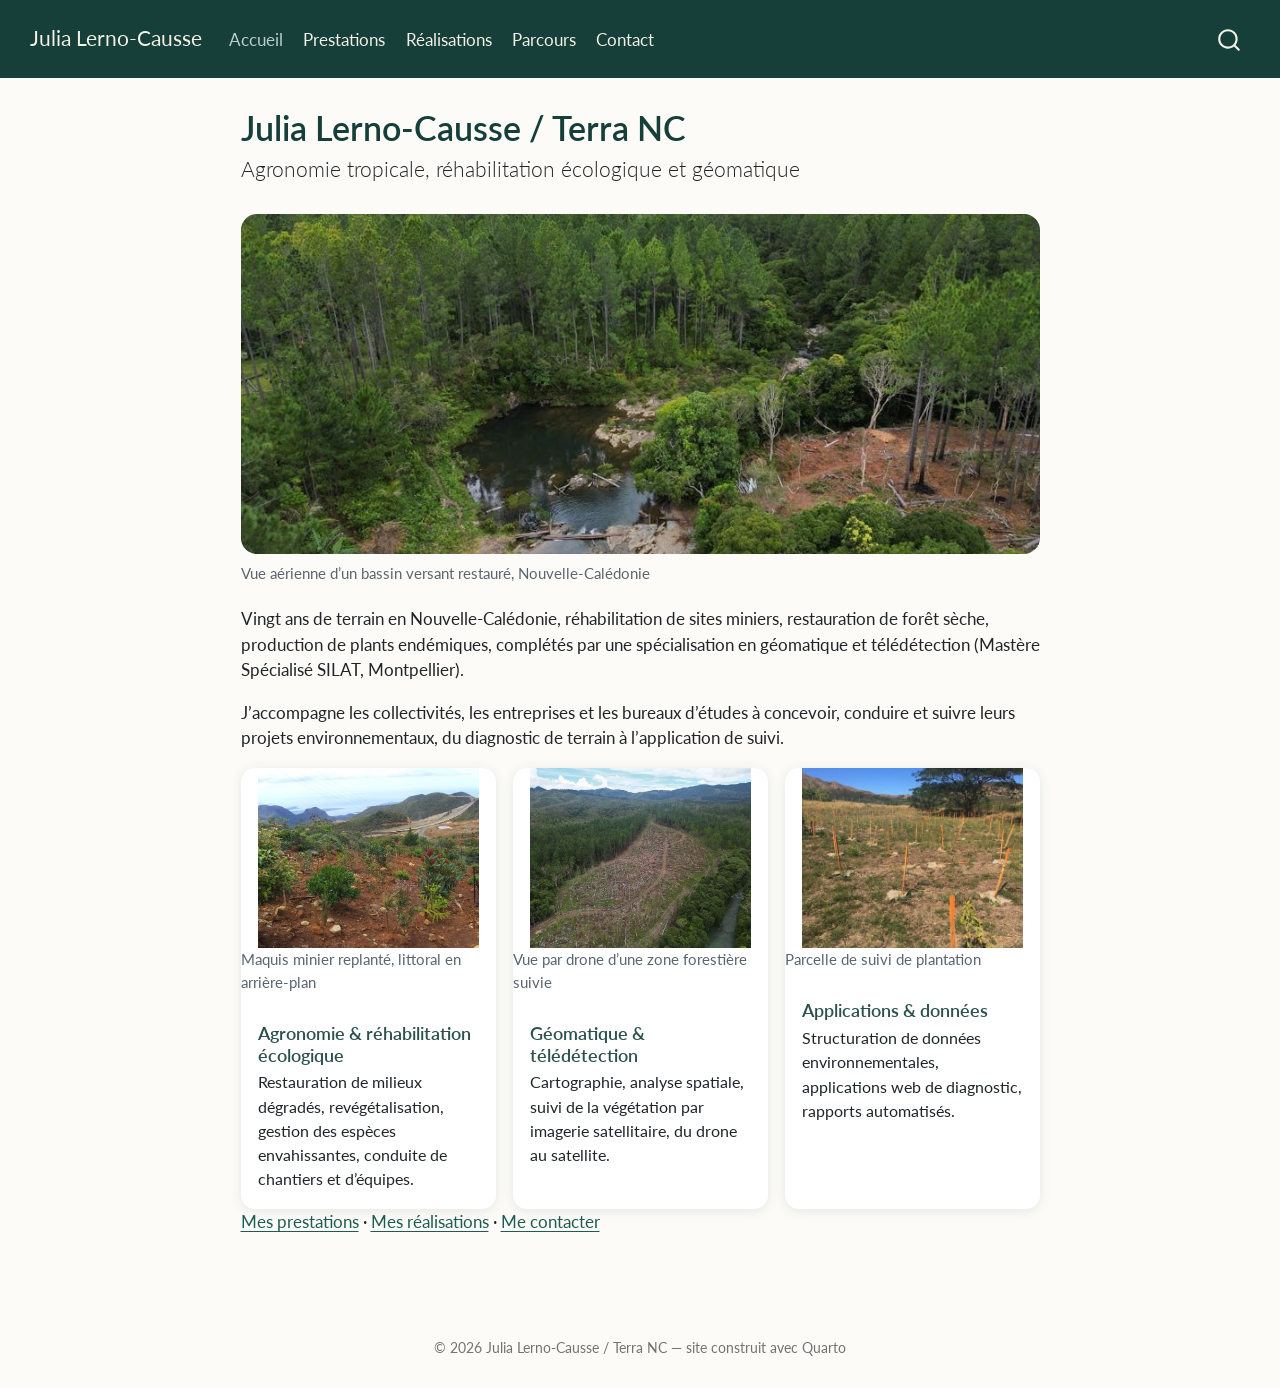
==== docs/index.html @ 10d3971e "Site : logos entreprises et modifications" ====
<!DOCTYPE html>
<html xmlns="http://www.w3.org/1999/xhtml" lang="fr" xml:lang="fr"><head>

<meta charset="utf-8">
<meta name="generator" content="quarto-1.10.18">

<meta name="viewport" content="width=device-width, initial-scale=1.0, user-scalable=yes">


<title>Julia Lerno-Causse / Terra NC – Julia Lerno-Causse</title>
<style>
/* Default styles provided by pandoc.
** See https://pandoc.org/MANUAL.html#variables-for-html for config info.
*/
span.smallcaps{font-variant: small-caps;}
div.columns{display: flex; gap: 1.5em;}
div.column{flex: auto;}
@media screen {
div.columns{gap: min(4vw, 1.5em);}
div.column{overflow-x: auto;}
}
div.hanging-indent{margin-left: 1.5em; text-indent: -1.5em;}
ul.task-list{list-style: none;}
ul.task-list li input[type="checkbox"] {
  width: 0.8em;
  margin: 0 0.8em 0.2em -1em; /* quarto-specific, see https://github.com/quarto-dev/quarto-cli/issues/4556 */ 
  vertical-align: middle;
}
</style>


<script src="site_libs/quarto-nav/quarto-nav.js"></script>
<script src="site_libs/quarto-nav/headroom.min.js"></script>
<script src="site_libs/clipboard/clipboard.min.js"></script>
<script src="site_libs/quarto-search/autocomplete.umd.js"></script>
<script src="site_libs/quarto-search/fuse.min.js"></script>
<script src="site_libs/quarto-search/quarto-search.js"></script>
<meta name="quarto:offset" content="./">
<script src="site_libs/quarto-html/quarto.js" type="module"></script>
<script src="site_libs/quarto-html/tabsets/tabsets.js" type="module"></script>
<script src="site_libs/quarto-html/popper.min.js"></script>
<script src="site_libs/quarto-html/tippy.umd.min.js"></script>
<script src="site_libs/quarto-html/anchor.min.js"></script>
<link href="site_libs/quarto-html/tippy.css" rel="stylesheet">
<link href="site_libs/quarto-html/quarto-syntax-highlighting-64a204ab8560d761af7679ceaba22944.css" rel="stylesheet" id="quarto-text-highlighting-styles">
<script src="site_libs/bootstrap/bootstrap.min.js"></script>
<link href="site_libs/bootstrap/bootstrap-icons.css" rel="stylesheet">
<link href="site_libs/bootstrap/bootstrap-fd9b280cb35df4ffd5064d822cf28e04.min.css" rel="stylesheet" append-hash="true" id="quarto-bootstrap" data-mode="light">
<script src="site_libs/quarto-contrib/glightbox/glightbox.min.js"></script>
<link href="site_libs/quarto-contrib/glightbox/glightbox.min.css" rel="stylesheet">
<link href="site_libs/quarto-contrib/glightbox/lightbox.css" rel="stylesheet">
<script id="quarto-search-options" type="application/json">{
  "location": "navbar",
  "copy-button": false,
  "collapse-after": 3,
  "panel-placement": "end",
  "type": "overlay",
  "limit": 50,
  "keyboard-shortcut": [
    "f",
    "/",
    "s"
  ],
  "show-item-context": false,
  "language": {
    "search-no-results-text": "Pas de résultats",
    "search-matching-documents-text": "documents trouvés",
    "search-copy-link-title": "Copier le lien vers la recherche",
    "search-hide-matches-text": "Cacher les correspondances additionnelles",
    "search-more-match-text": "correspondance de plus dans ce document",
    "search-more-matches-text": "correspondances de plus dans ce document",
    "search-clear-button-title": "Effacer",
    "search-text-placeholder": "",
    "search-detached-cancel-button-title": "Annuler",
    "search-submit-button-title": "Envoyer",
    "search-label": "Recherche"
  }
}</script>


<link rel="stylesheet" href="styles.css">
</head>

<body class="nav-fixed fullcontent quarto-light">

<div id="quarto-search-results"></div>
  <header id="quarto-header" class="headroom fixed-top">
    <nav class="navbar navbar-expand-lg " data-bs-theme="dark">
      <div class="navbar-container container-fluid">
      <div class="navbar-brand-container mx-auto">
    <a class="navbar-brand" href="./index.html">
    <span class="navbar-title">Julia Lerno-Causse</span>
    </a>
  </div>
            <div id="quarto-search" class="" title="Recherche"></div>
          <button class="navbar-toggler" type="button" data-bs-toggle="collapse" data-bs-target="#navbarCollapse" aria-controls="navbarCollapse" role="menu" aria-expanded="false" aria-label="Basculer la navigation" onclick="if (window.quartoToggleHeadroom) { window.quartoToggleHeadroom(); }">
  <span class="navbar-toggler-icon"></span>
</button>
          <div class="collapse navbar-collapse" id="navbarCollapse">
            <ul class="navbar-nav navbar-nav-scroll me-auto">
  <li class="nav-item">
    <a class="nav-link active" href="./index.html" aria-current="page"> 
<span class="menu-text">Accueil</span></a>
  </li>  
  <li class="nav-item">
    <a class="nav-link" href="./prestations.html"> 
<span class="menu-text">Prestations</span></a>
  </li>  
  <li class="nav-item">
    <a class="nav-link" href="./realisations.html"> 
<span class="menu-text">Réalisations</span></a>
  </li>  
  <li class="nav-item">
    <a class="nav-link" href="./about.html"> 
<span class="menu-text">Parcours</span></a>
  </li>  
  <li class="nav-item">
    <a class="nav-link" href="./contact.html"> 
<span class="menu-text">Contact</span></a>
  </li>  
</ul>
          </div> <!-- /navcollapse -->
            <div class="quarto-navbar-tools">
</div>
      </div> <!-- /container-fluid -->
    </nav>
</header>
<!-- content -->
<div id="quarto-content" class="quarto-container page-columns page-rows-contents page-layout-article page-navbar">
<!-- sidebar -->
<!-- margin-sidebar -->
    
<!-- main -->
<main class="content" id="quarto-document-content">

<header id="title-block-header" class="quarto-title-block default">
<div class="quarto-title">
<h1 class="title">Julia Lerno-Causse / Terra NC</h1>
<p class="subtitle lead">Agronomie tropicale, réhabilitation écologique et géomatique</p>
</div>



<div class="quarto-title-meta">

    
  
    
  </div>
  


</header>


<div class="hero">
<div class="quarto-figure quarto-figure-center">
<figure class="figure">
<p><a href="images/aerien_creek_mindai.jpg" class="lightbox" data-gallery="quarto-lightbox-gallery-1" title="Vue aérienne d’un bassin versant restauré, Nouvelle-Calédonie"><img src="images/aerien_creek_mindai.jpg" class="img-fluid figure-img" alt="Vue aérienne d’un bassin versant restauré, Nouvelle-Calédonie"></a></p>
<figcaption>Vue aérienne d’un bassin versant restauré, Nouvelle-Calédonie</figcaption>
</figure>
</div>
</div>
<p>Vingt ans de terrain en Nouvelle-Calédonie, réhabilitation de sites miniers, restauration de forêt sèche, production de plants endémiques, complétés par une spécialisation en géomatique et télédétection (Mastère Spécialisé SILAT, Montpellier).</p>
<p>J’accompagne les collectivités, les entreprises et les bureaux d’études à concevoir, conduire et suivre leurs projets environnementaux, du diagnostic de terrain à l’application de suivi.</p>
<div class="grid">
<div class="g-col-12 g-col-md-4 card">
<div class="quarto-figure quarto-figure-center">
<figure class="figure">
<p><a href="images/maquis_replante_littoral.jpg" class="lightbox" data-gallery="quarto-lightbox-gallery-2" title="Maquis minier replanté, littoral en arrière-plan"><img src="images/maquis_replante_littoral.jpg" class="img-fluid figure-img" alt="Maquis minier replanté, littoral en arrière-plan"></a></p>
<figcaption>Maquis minier replanté, littoral en arrière-plan</figcaption>
</figure>
</div>
<section id="agronomie-réhabilitation-écologique" class="level3">
<h3 class="anchored" data-anchor-id="agronomie-réhabilitation-écologique">Agronomie &amp; réhabilitation écologique</h3>
<p>Restauration de milieux dégradés, revégétalisation, gestion des espèces envahissantes, conduite de chantiers et d’équipes.</p>
</section>
</div>
<div class="g-col-12 g-col-md-4 card">
<div class="quarto-figure quarto-figure-center">
<figure class="figure">
<p><a href="images/drone_deboisement_pins.jpg" class="lightbox" data-gallery="quarto-lightbox-gallery-3" title="Vue par drone d’une zone forestière suivie"><img src="images/drone_deboisement_pins.jpg" class="img-fluid figure-img" alt="Vue par drone d’une zone forestière suivie"></a></p>
<figcaption>Vue par drone d’une zone forestière suivie</figcaption>
</figure>
</div>
<section id="géomatique-télédétection" class="level3">
<h3 class="anchored" data-anchor-id="géomatique-télédétection">Géomatique &amp; télédétection</h3>
<p>Cartographie, analyse spatiale, suivi de la végétation par imagerie satellitaire, du drone au satellite.</p>
</section>
</div>
<div class="g-col-12 g-col-md-4 card">
<div class="quarto-figure quarto-figure-center">
<figure class="figure">
<p><a href="images/plantation_tuteurs.jpg" class="lightbox" data-gallery="quarto-lightbox-gallery-4" title="Parcelle de suivi de plantation"><img src="images/plantation_tuteurs.jpg" class="img-fluid figure-img" alt="Parcelle de suivi de plantation"></a></p>
<figcaption>Parcelle de suivi de plantation</figcaption>
</figure>
</div>
<section id="applications-données" class="level3">
<h3 class="anchored" data-anchor-id="applications-données">Applications &amp; données</h3>
<p>Structuration de données environnementales, applications web de diagnostic, rapports automatisés.</p>
</section>
</div>
</div>
<p><a href="./prestations.html">Mes prestations</a> · <a href="./realisations.html">Mes réalisations</a> · <a href="./contact.html">Me contacter</a></p>



</main> <!-- /main -->
<script id="quarto-html-after-body" type="application/javascript">
  window.document.addEventListener("DOMContentLoaded", function (event) {
    const icon = "";
    const anchorJS = new window.AnchorJS();
    anchorJS.options = {
      placement: 'right',
      icon: icon
    };
    anchorJS.add('.anchored');
    const isCodeAnnotation = (el) => {
      for (const clz of el.classList) {
        if (clz.startsWith('code-annotation-')) {                     
          return true;
        }
      }
      return false;
    }
    const onCopySuccess = function(e) {
      // button target
      const button = e.trigger;
      // don't keep focus
      button.blur();
      // flash "checked"
      button.classList.add('code-copy-button-checked');
      var currentTitle = button.getAttribute("title");
      button.setAttribute("title", "Copié");
      let tooltip;
      if (window.bootstrap) {
        button.setAttribute("data-bs-toggle", "tooltip");
        button.setAttribute("data-bs-placement", "left");
        button.setAttribute("data-bs-title", "Copié");
        tooltip = new bootstrap.Tooltip(button, 
          { trigger: "manual", 
            customClass: "code-copy-button-tooltip",
            offset: [0, -8]});
        tooltip.show();    
      }
      setTimeout(function() {
        if (tooltip) {
          tooltip.hide();
          button.removeAttribute("data-bs-title");
          button.removeAttribute("data-bs-toggle");
          button.removeAttribute("data-bs-placement");
        }
        button.setAttribute("title", currentTitle);
        button.classList.remove('code-copy-button-checked');
      }, 1000);
      // clear code selection
      e.clearSelection();
    }
    const getTextToCopy = function(trigger) {
      const outerScaffold = trigger.parentElement.cloneNode(true);
      const codeEl = outerScaffold.querySelector('code');
      for (const childEl of codeEl.children) {
        if (isCodeAnnotation(childEl)) {
          childEl.remove();
        }
      }
      return codeEl.innerText;
    }
    const clipboard = new window.ClipboardJS('.code-copy-button:not([data-in-quarto-modal])', {
      text: getTextToCopy
    });
    clipboard.on('success', onCopySuccess);
    if (window.document.getElementById('quarto-embedded-source-code-modal')) {
      const clipboardModal = new window.ClipboardJS('.code-copy-button[data-in-quarto-modal]', {
        text: getTextToCopy,
        container: window.document.getElementById('quarto-embedded-source-code-modal')
      });
      clipboardModal.on('success', onCopySuccess);
    }
      var localhostRegex = new RegExp(/^(?:http|https):\/\/localhost\:?[0-9]*\//);
      var mailtoRegex = new RegExp(/^mailto:/);
        var filterRegex = new RegExp('/' + window.location.host + '/');
      var isInternal = (href) => {
          return filterRegex.test(href) || localhostRegex.test(href) || mailtoRegex.test(href);
      }
      // Inspect non-navigation links and adorn them if external
     var links = window.document.querySelectorAll('a[href]:not(.nav-link):not(.navbar-brand):not(.toc-action):not(.sidebar-link):not(.sidebar-item-toggle):not(.pagination-link):not(.no-external):not([aria-hidden]):not(.dropdown-item):not(.quarto-navigation-tool):not(.about-link)');
      for (var i=0; i<links.length; i++) {
        const link = links[i];
        if (!isInternal(link.href)) {
          // undo the damage that might have been done by quarto-nav.js in the case of
          // links that we want to consider external
          if (link.dataset.originalHref !== undefined) {
            link.href = link.dataset.originalHref;
          }
        }
      }
    function tippyHover(el, contentFn, onTriggerFn, onUntriggerFn) {
      const config = {
        allowHTML: true,
        maxWidth: 500,
        delay: 100,
        arrow: false,
        appendTo: function(el) {
            return el.parentElement;
        },
        interactive: true,
        interactiveBorder: 10,
        theme: 'quarto',
        placement: 'bottom-start',
      };
      if (contentFn) {
        config.content = contentFn;
      }
      if (onTriggerFn) {
        config.onTrigger = onTriggerFn;
      }
      if (onUntriggerFn) {
        config.onUntrigger = onUntriggerFn;
      }
      window.tippy(el, config); 
    }
    const noterefs = window.document.querySelectorAll('a[role="doc-noteref"]');
    for (var i=0; i<noterefs.length; i++) {
      const ref = noterefs[i];
      tippyHover(ref, function() {
        // use id or data attribute instead here
        let href = ref.getAttribute('data-footnote-href') || ref.getAttribute('href');
        try { href = new URL(href).hash; } catch {}
        const id = href.replace(/^#\/?/, "");
        const note = window.document.getElementById(id);
        if (note) {
          return note.innerHTML;
        } else {
          return "";
        }
      });
    }
    const xrefs = window.document.querySelectorAll('a.quarto-xref');
    const processXRef = (id, note) => {
      // Strip column container classes
      const stripColumnClz = (el) => {
        el.classList.remove("page-full", "page-columns");
        if (el.children) {
          for (const child of el.children) {
            stripColumnClz(child);
          }
        }
      }
      stripColumnClz(note)
      if (id === null || id.startsWith('sec-')) {
        // Special case sections, only their first couple elements
        const container = document.createElement("div");
        if (note.children && note.children.length > 2) {
          container.appendChild(note.children[0].cloneNode(true));
          for (let i = 1; i < note.children.length; i++) {
            const child = note.children[i];
            if (child.tagName === "P" && child.innerText === "") {
              continue;
            } else {
              container.appendChild(child.cloneNode(true));
              break;
            }
          }
          if (window.Quarto?.typesetMath) {
            window.Quarto.typesetMath(container);
          }
          return container.innerHTML
        } else {
          if (window.Quarto?.typesetMath) {
            window.Quarto.typesetMath(note);
          }
          return note.innerHTML;
        }
      } else {
        // Remove any anchor links if they are present
        const anchorLink = note.querySelector('a.anchorjs-link');
        if (anchorLink) {
          anchorLink.remove();
        }
        if (window.Quarto?.typesetMath) {
          window.Quarto.typesetMath(note);
        }
        if (note.classList.contains("callout")) {
          return note.outerHTML;
        } else {
          return note.innerHTML;
        }
      }
    }
    for (var i=0; i<xrefs.length; i++) {
      const xref = xrefs[i];
      tippyHover(xref, undefined, function(instance) {
        instance.disable();
        let url = xref.getAttribute('href');
        let hash = undefined; 
        if (url.startsWith('#')) {
          hash = url;
        } else {
          try { hash = new URL(url).hash; } catch {}
        }
        if (hash) {
          const id = hash.replace(/^#\/?/, "");
          const note = window.document.getElementById(id);
          if (note !== null) {
            try {
              const html = processXRef(id, note.cloneNode(true));
              instance.setContent(html);
            } finally {
              instance.enable();
              instance.show();
            }
          } else {
            // See if we can fetch this
            fetch(url.split('#')[0])
            .then(res => res.text())
            .then(html => {
              const parser = new DOMParser();
              const htmlDoc = parser.parseFromString(html, "text/html");
              const note = htmlDoc.getElementById(id);
              if (note !== null) {
                const html = processXRef(id, note);
                instance.setContent(html);
              } 
            }).finally(() => {
              instance.enable();
              instance.show();
            });
          }
        } else {
          // See if we can fetch a full url (with no hash to target)
          // This is a special case and we should probably do some content thinning / targeting
          fetch(url)
          .then(res => res.text())
          .then(html => {
            const parser = new DOMParser();
            const htmlDoc = parser.parseFromString(html, "text/html");
            const note = htmlDoc.querySelector('main.content');
            if (note !== null) {
              // This should only happen for chapter cross references
              // (since there is no id in the URL)
              // remove the first header
              if (note.children.length > 0 && note.children[0].tagName === "HEADER") {
                note.children[0].remove();
              }
              const html = processXRef(null, note);
              instance.setContent(html);
            } 
          }).finally(() => {
            instance.enable();
            instance.show();
          });
        }
      }, function(instance) {
      });
    }
        let selectedAnnoteEl;
        const selectorForAnnotation = ( cell, annotation) => {
          let cellAttr = 'data-code-cell="' + cell + '"';
          let lineAttr = 'data-code-annotation="' +  annotation + '"';
          const selector = 'span[' + cellAttr + '][' + lineAttr + ']';
          return selector;
        }
        const selectCodeLines = (annoteEl) => {
          const doc = window.document;
          const targetCell = annoteEl.getAttribute("data-target-cell");
          const targetAnnotation = annoteEl.getAttribute("data-target-annotation");
          const annoteSpan = window.document.querySelector(selectorForAnnotation(targetCell, targetAnnotation));
          const lines = annoteSpan.getAttribute("data-code-lines").split(",");
          const lineIds = lines.map((line) => {
            return targetCell + "-" + line;
          })
          let top = null;
          let height = null;
          let parent = null;
          if (lineIds.length > 0) {
              //compute the position of the single el (top and bottom and make a div)
              const el = window.document.getElementById(lineIds[0]);
              top = el.offsetTop;
              height = el.offsetHeight;
              parent = el.parentElement.parentElement;
            if (lineIds.length > 1) {
              const lastEl = window.document.getElementById(lineIds[lineIds.length - 1]);
              const bottom = lastEl.offsetTop + lastEl.offsetHeight;
              height = bottom - top;
            }
            if (top !== null && height !== null && parent !== null) {
              // cook up a div (if necessary) and position it 
              let div = window.document.getElementById("code-annotation-line-highlight");
              if (div === null) {
                div = window.document.createElement("div");
                div.setAttribute("id", "code-annotation-line-highlight");
                div.style.position = 'absolute';
                parent.appendChild(div);
              }
              div.style.top = top - 2 + "px";
              div.style.height = height + 4 + "px";
              div.style.left = 0;
              let gutterDiv = window.document.getElementById("code-annotation-line-highlight-gutter");
              if (gutterDiv === null) {
                gutterDiv = window.document.createElement("div");
                gutterDiv.setAttribute("id", "code-annotation-line-highlight-gutter");
                gutterDiv.style.position = 'absolute';
                const codeCell = window.document.getElementById(targetCell);
                const gutter = codeCell.querySelector('.code-annotation-gutter');
                gutter.appendChild(gutterDiv);
              }
              gutterDiv.style.top = top - 2 + "px";
              gutterDiv.style.height = height + 4 + "px";
            }
            selectedAnnoteEl = annoteEl;
          }
        };
        const unselectCodeLines = () => {
          const elementsIds = ["code-annotation-line-highlight", "code-annotation-line-highlight-gutter"];
          elementsIds.forEach((elId) => {
            const div = window.document.getElementById(elId);
            if (div) {
              div.remove();
            }
          });
          selectedAnnoteEl = undefined;
        };
          // Handle positioning of the toggle
      window.addEventListener(
        "resize",
        throttle(() => {
          elRect = undefined;
          if (selectedAnnoteEl) {
            selectCodeLines(selectedAnnoteEl);
          }
        }, 10)
      );
      function throttle(fn, ms) {
      let throttle = false;
      let timer;
        return (...args) => {
          if(!throttle) { // first call gets through
              fn.apply(this, args);
              throttle = true;
          } else { // all the others get throttled
              if(timer) clearTimeout(timer); // cancel #2
              timer = setTimeout(() => {
                fn.apply(this, args);
                timer = throttle = false;
              }, ms);
          }
        };
      }
        // Attach click handler to the DT
        const annoteDls = window.document.querySelectorAll('dt[data-target-cell]');
        for (const annoteDlNode of annoteDls) {
          annoteDlNode.addEventListener('click', (event) => {
            const clickedEl = event.target;
            if (clickedEl !== selectedAnnoteEl) {
              unselectCodeLines();
              const activeEl = window.document.querySelector('dt[data-target-cell].code-annotation-active');
              if (activeEl) {
                activeEl.classList.remove('code-annotation-active');
              }
              selectCodeLines(clickedEl);
              clickedEl.classList.add('code-annotation-active');
            } else {
              // Unselect the line
              unselectCodeLines();
              clickedEl.classList.remove('code-annotation-active');
            }
          });
        }
    const findCites = (el) => {
      const parentEl = el.parentElement;
      if (parentEl) {
        const cites = parentEl.dataset.cites;
        if (cites) {
          return {
            el,
            cites: cites.split(' ')
          };
        } else {
          return findCites(el.parentElement)
        }
      } else {
        return undefined;
      }
    };
    var bibliorefs = window.document.querySelectorAll('a[role="doc-biblioref"]');
    for (var i=0; i<bibliorefs.length; i++) {
      const ref = bibliorefs[i];
      const citeInfo = findCites(ref);
      if (citeInfo) {
        tippyHover(citeInfo.el, function() {
          var popup = window.document.createElement('div');
          citeInfo.cites.forEach(function(cite) {
            var citeDiv = window.document.createElement('div');
            citeDiv.classList.add('hanging-indent');
            citeDiv.classList.add('csl-entry');
            var biblioDiv = window.document.getElementById('ref-' + cite);
            if (biblioDiv) {
              citeDiv.innerHTML = biblioDiv.innerHTML;
            }
            popup.appendChild(citeDiv);
          });
          return popup.innerHTML;
        });
      }
    }
  });
  </script>
</div> <!-- /content -->
<footer class="footer">
  <div class="nav-footer">
    <div class="nav-footer-left">
      &nbsp;
    </div>   
    <div class="nav-footer-center">
<p>© 2026 Julia Lerno-Causse / Terra NC — site construit avec Quarto</p>
</div>
    <div class="nav-footer-right">
      &nbsp;
    </div>
  </div>
</footer>
<script>var lightboxQuarto = GLightbox({"closeEffect":"zoom","descPosition":"bottom","loop":false,"openEffect":"zoom","selector":".lightbox"});
(function() {
  let previousOnload = window.onload;
  window.onload = () => {
    if (previousOnload) {
      previousOnload();
    }
    lightboxQuarto.on('slide_before_load', (data) => {
      const { slideIndex, slideNode, slideConfig, player, trigger } = data;
      const href = trigger.getAttribute('href');
      if (href !== null) {
        const imgEl = window.document.querySelector(`a[href="${href}"] img`);
        if (imgEl !== null) {
          const srcAttr = imgEl.getAttribute("src");
          if (srcAttr && srcAttr.startsWith("data:")) {
            slideConfig.href = srcAttr;
          }
        }
      } 
    });
  
    lightboxQuarto.on('slide_after_load', (data) => {
      const { slideIndex, slideNode, slideConfig, player, trigger } = data;
      if (window.Quarto?.typesetMath) {
        window.Quarto.typesetMath(slideNode);
      }
    });
  
  };
  
})();
          </script>




</body></html>
---- docs/site_libs/quarto-html/tippy.css ----
.tippy-box[data-animation=fade][data-state=hidden]{opacity:0}[data-tippy-root]{max-width:calc(100vw - 10px)}.tippy-box{position:relative;background-color:#333;color:#fff;border-radius:4px;font-size:14px;line-height:1.4;white-space:normal;outline:0;transition-property:transform,visibility,opacity}.tippy-box[data-placement^=top]>.tippy-arrow{bottom:0}.tippy-box[data-placement^=top]>.tippy-arrow:before{bottom:-7px;left:0;border-width:8px 8px 0;border-top-color:initial;transform-origin:center top}.tippy-box[data-placement^=bottom]>.tippy-arrow{top:0}.tippy-box[data-placement^=bottom]>.tippy-arrow:before{top:-7px;left:0;border-width:0 8px 8px;border-bottom-color:initial;transform-origin:center bottom}.tippy-box[data-placement^=left]>.tippy-arrow{right:0}.tippy-box[data-placement^=left]>.tippy-arrow:before{border-width:8px 0 8px 8px;border-left-color:initial;right:-7px;transform-origin:center left}.tippy-box[data-placement^=right]>.tippy-arrow{left:0}.tippy-box[data-placement^=right]>.tippy-arrow:before{left:-7px;border-width:8px 8px 8px 0;border-right-color:initial;transform-origin:center right}.tippy-box[data-inertia][data-state=visible]{transition-timing-function:cubic-bezier(.54,1.5,.38,1.11)}.tippy-arrow{width:16px;height:16px;color:#333}.tippy-arrow:before{content:"";position:absolute;border-color:transparent;border-style:solid}.tippy-content{position:relative;padding:5px 9px;z-index:1}
---- docs/site_libs/quarto-html/quarto-syntax-highlighting-64a204ab8560d761af7679ceaba22944.css ----
/* quarto syntax highlight colors */
:root {
  --quarto-hl-ot-color: #003B4F;
  --quarto-hl-at-color: #657422;
  --quarto-hl-ss-color: #20794D;
  --quarto-hl-an-color: #5E5E5E;
  --quarto-hl-fu-color: #4758AB;
  --quarto-hl-st-color: #20794D;
  --quarto-hl-cf-color: #003B4F;
  --quarto-hl-op-color: #5E5E5E;
  --quarto-hl-er-color: #AD0000;
  --quarto-hl-bn-color: #AD0000;
  --quarto-hl-al-color: #AD0000;
  --quarto-hl-va-color: #111111;
  --quarto-hl-bu-color: inherit;
  --quarto-hl-ex-color: inherit;
  --quarto-hl-pp-color: #AD0000;
  --quarto-hl-in-color: #5E5E5E;
  --quarto-hl-vs-color: #20794D;
  --quarto-hl-wa-color: #5E5E5E;
  --quarto-hl-do-color: #5E5E5E;
  --quarto-hl-im-color: #00769E;
  --quarto-hl-ch-color: #20794D;
  --quarto-hl-dt-color: #AD0000;
  --quarto-hl-fl-color: #AD0000;
  --quarto-hl-co-color: #5E5E5E;
  --quarto-hl-cv-color: #5E5E5E;
  --quarto-hl-cn-color: #8f5902;
  --quarto-hl-sc-color: #5E5E5E;
  --quarto-hl-dv-color: #AD0000;
  --quarto-hl-kw-color: #003B4F;
}

/* other quarto variables */
:root {
  --quarto-font-monospace: SFMono-Regular, Menlo, Monaco, Consolas, "Liberation Mono", "Courier New", monospace;
}

/* syntax highlight based on Pandoc's rules */
pre > code.sourceCode > span {
  color: #003B4F;
}

code.sourceCode > span {
  color: #003B4F;
}

div.sourceCode,
div.sourceCode pre.sourceCode {
  color: #003B4F;
}

/* Normal */
code span {
  color: #003B4F;
}

/* Alert */
code span.al {
  color: #AD0000;
  font-style: inherit;
}

/* Annotation */
code span.an {
  color: #5E5E5E;
  font-style: inherit;
}

/* Attribute */
code span.at {
  color: #657422;
  font-style: inherit;
}

/* BaseN */
code span.bn {
  color: #AD0000;
  font-style: inherit;
}

/* BuiltIn */
code span.bu {
  font-style: inherit;
}

/* ControlFlow */
code span.cf {
  color: #003B4F;
  font-weight: bold;
  font-style: inherit;
}

/* Char */
code span.ch {
  color: #20794D;
  font-style: inherit;
}

/* Constant */
code span.cn {
  color: #8f5902;
  font-style: inherit;
}

/* Comment */
code span.co {
  color: #5E5E5E;
  font-style: inherit;
}

/* CommentVar */
code span.cv {
  color: #5E5E5E;
  font-style: italic;
}

/* Documentation */
code span.do {
  color: #5E5E5E;
  font-style: italic;
}

/* DataType */
code span.dt {
  color: #AD0000;
  font-style: inherit;
}

/* DecVal */
code span.dv {
  color: #AD0000;
  font-style: inherit;
}

/* Error */
code span.er {
  color: #AD0000;
  font-style: inherit;
}

/* Extension */
code span.ex {
  font-style: inherit;
}

/* Float */
code span.fl {
  color: #AD0000;
  font-style: inherit;
}

/* Function */
code span.fu {
  color: #4758AB;
  font-style: inherit;
}

/* Import */
code span.im {
  color: #00769E;
  font-style: inherit;
}

/* Information */
code span.in {
  color: #5E5E5E;
  font-style: inherit;
}

/* Keyword */
code span.kw {
  color: #003B4F;
  font-weight: bold;
  font-style: inherit;
}

/* Operator */
code span.op {
  color: #5E5E5E;
  font-style: inherit;
}

/* Other */
code span.ot {
  color: #003B4F;
  font-style: inherit;
}

/* Preprocessor */
code span.pp {
  color: #AD0000;
  font-style: inherit;
}

/* SpecialChar */
code span.sc {
  color: #5E5E5E;
  font-style: inherit;
}

/* SpecialString */
code span.ss {
  color: #20794D;
  font-style: inherit;
}

/* String */
code span.st {
  color: #20794D;
  font-style: inherit;
}

/* Variable */
code span.va {
  color: #111111;
  font-style: inherit;
}

/* VerbatimString */
code span.vs {
  color: #20794D;
  font-style: inherit;
}

/* Warning */
code span.wa {
  color: #5E5E5E;
  font-style: italic;
}

.prevent-inlining {
  content: "</";
}

/*# sourceMappingURL=9d8d5bb603a83b8298b89080a598c93b.css.map */
---- docs/styles.css ----
/* css styles */
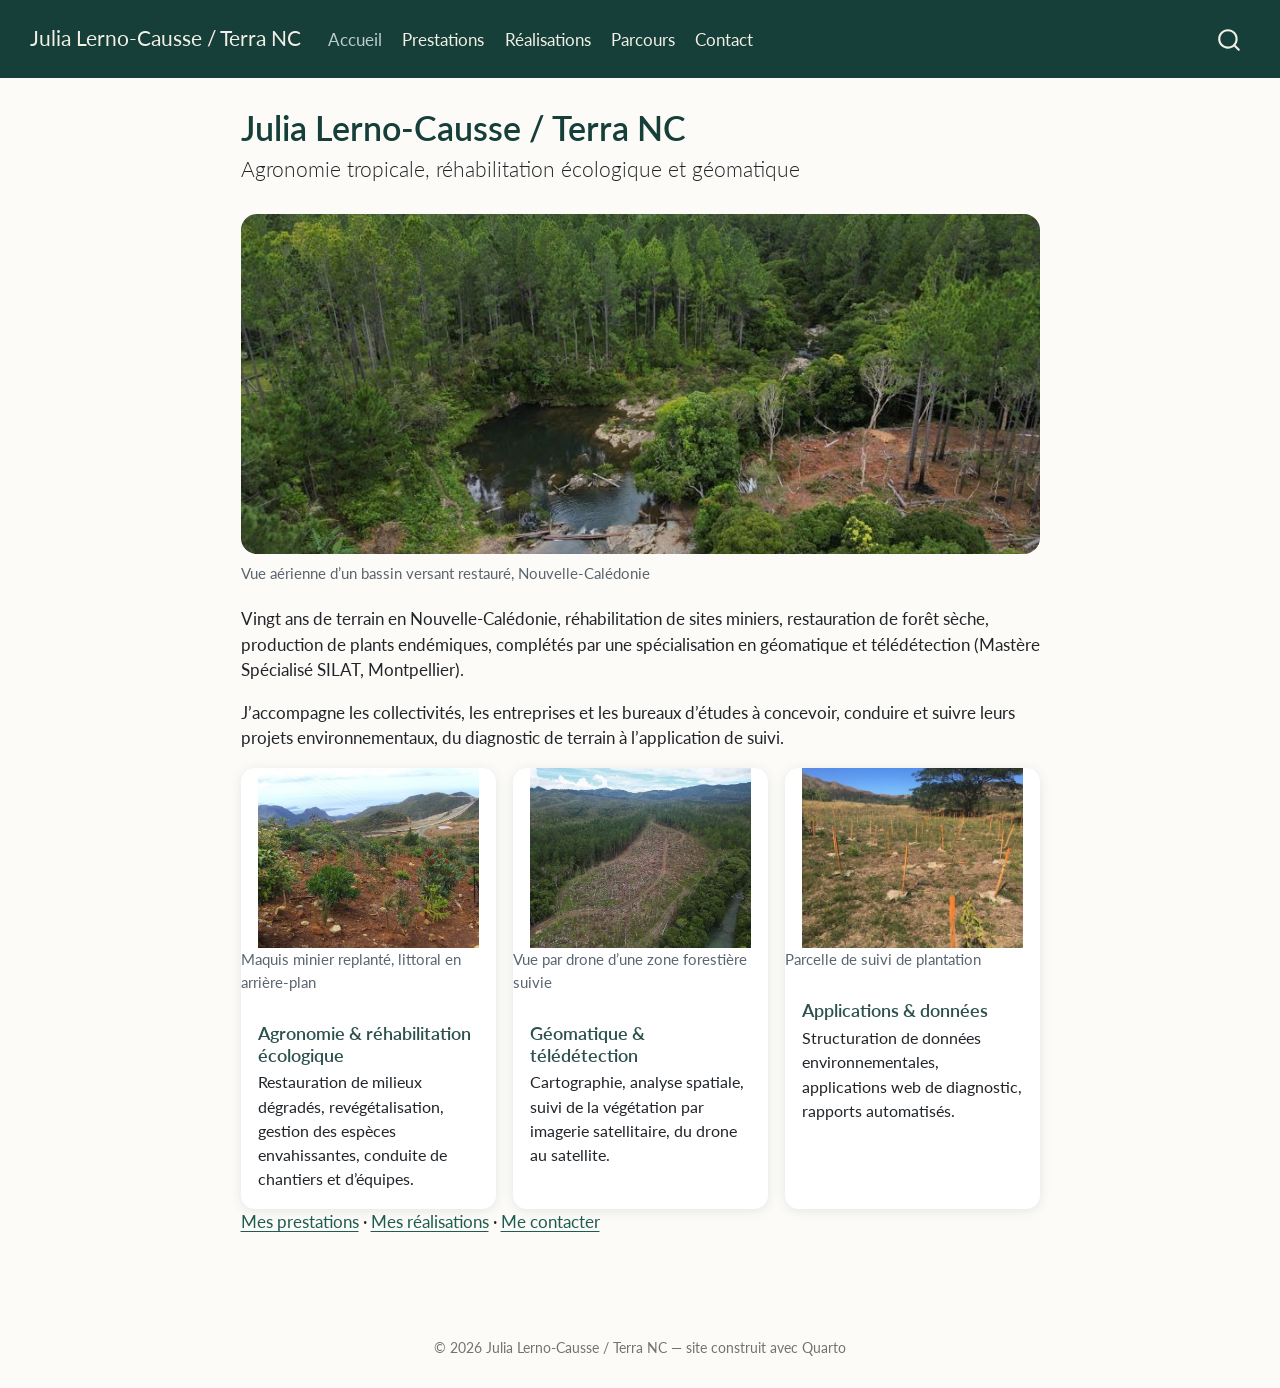
==== commit 81c85565: "Ajout CV et corrections" ====
--- a/docs/index.html
+++ b/docs/index.html
@@ -7,7 +7,7 @@
 <meta name="viewport" content="width=device-width, initial-scale=1.0, user-scalable=yes">
 
 
-<title>Julia Lerno-Causse / Terra NC – Julia Lerno-Causse</title>
+<title>Julia Lerno-Causse / Terra NC</title>
 <style>
 /* Default styles provided by pandoc.
 ** See https://pandoc.org/MANUAL.html#variables-for-html for config info.
@@ -89,7 +89,7 @@
       <div class="navbar-container container-fluid">
       <div class="navbar-brand-container mx-auto">
     <a class="navbar-brand" href="./index.html">
-    <span class="navbar-title">Julia Lerno-Causse</span>
+    <span class="navbar-title">Julia Lerno-Causse / Terra NC</span>
     </a>
   </div>
             <div id="quarto-search" class="" title="Recherche"></div>
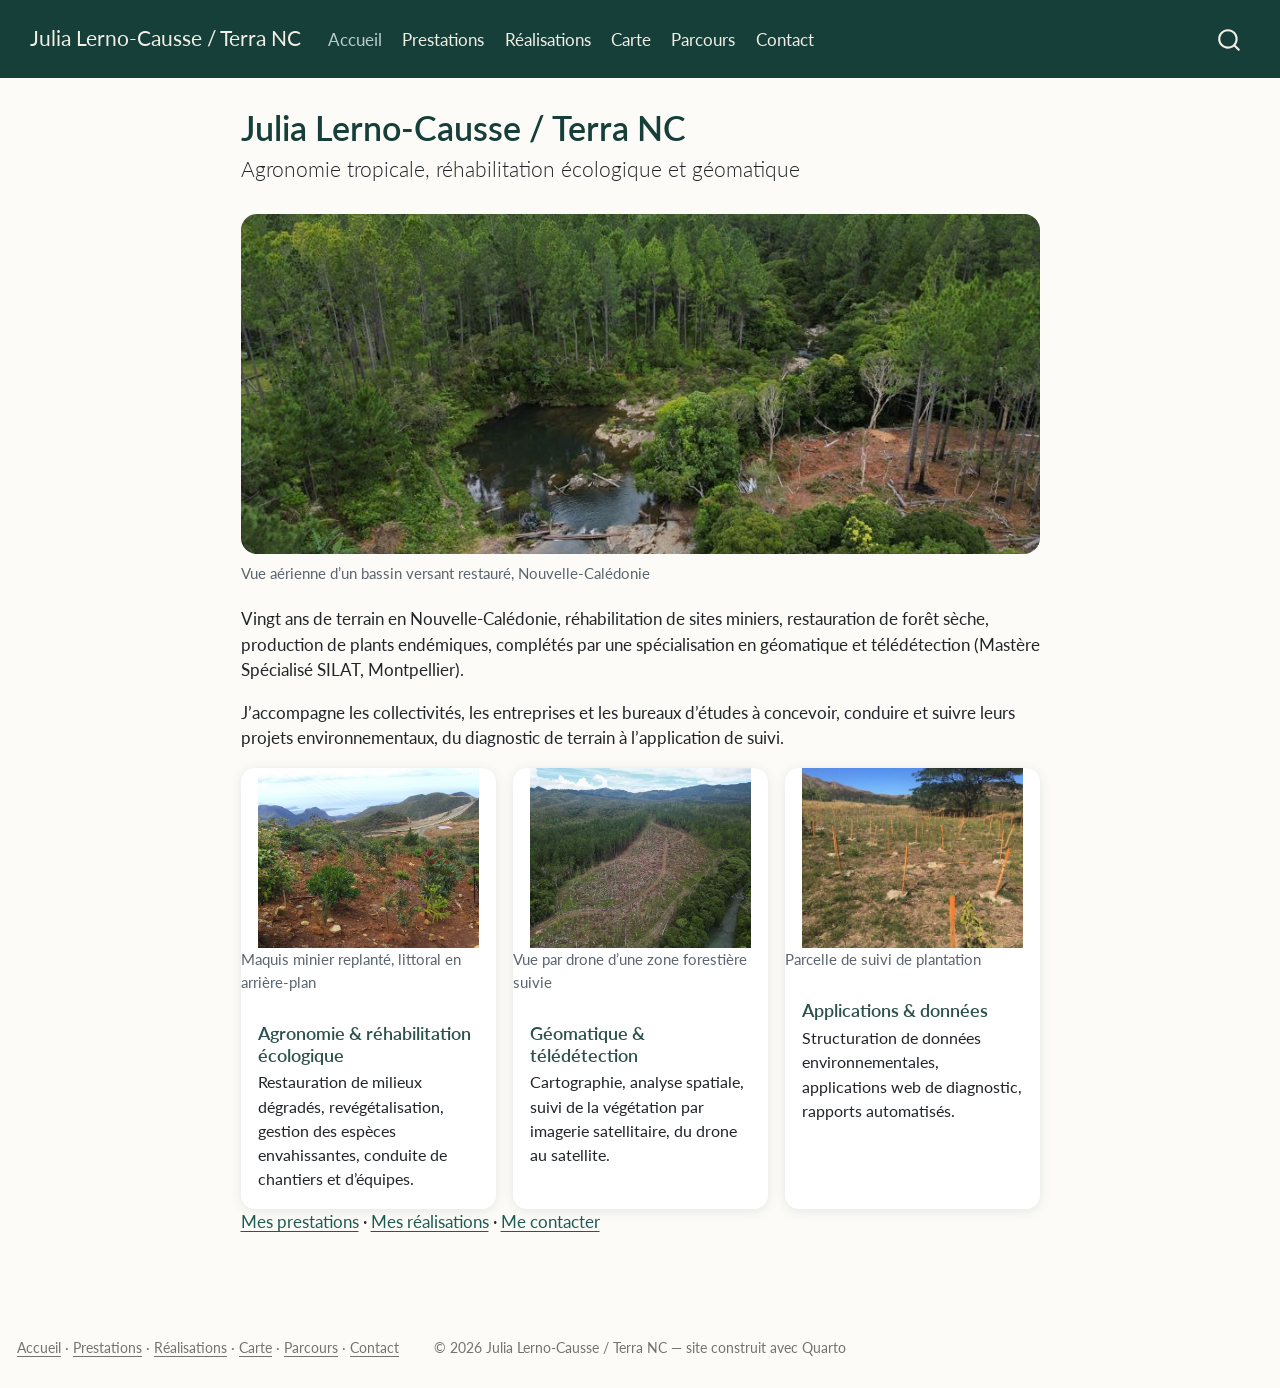
==== commit 3421ac86: "modifs" ====
--- a/docs/index.html
+++ b/docs/index.html
@@ -109,6 +109,10 @@
   <li class="nav-item">
     <a class="nav-link" href="./realisations.html"> 
 <span class="menu-text">Réalisations</span></a>
+  </li>  
+  <li class="nav-item">
+    <a class="nav-link" href="./carte.html"> 
+<span class="menu-text">Carte</span></a>
   </li>  
   <li class="nav-item">
     <a class="nav-link" href="./about.html"> 
@@ -610,8 +614,8 @@
 <footer class="footer">
   <div class="nav-footer">
     <div class="nav-footer-left">
-      &nbsp;
-    </div>   
+<p><a href="./index.html">Accueil</a> · <a href="./prestations.html">Prestations</a> · <a href="./realisations.html">Réalisations</a> · <a href="./carte.html">Carte</a> · <a href="./about.html">Parcours</a> · <a href="./contact.html">Contact</a></p>
+</div>   
     <div class="nav-footer-center">
 <p>© 2026 Julia Lerno-Causse / Terra NC — site construit avec Quarto</p>
 </div>
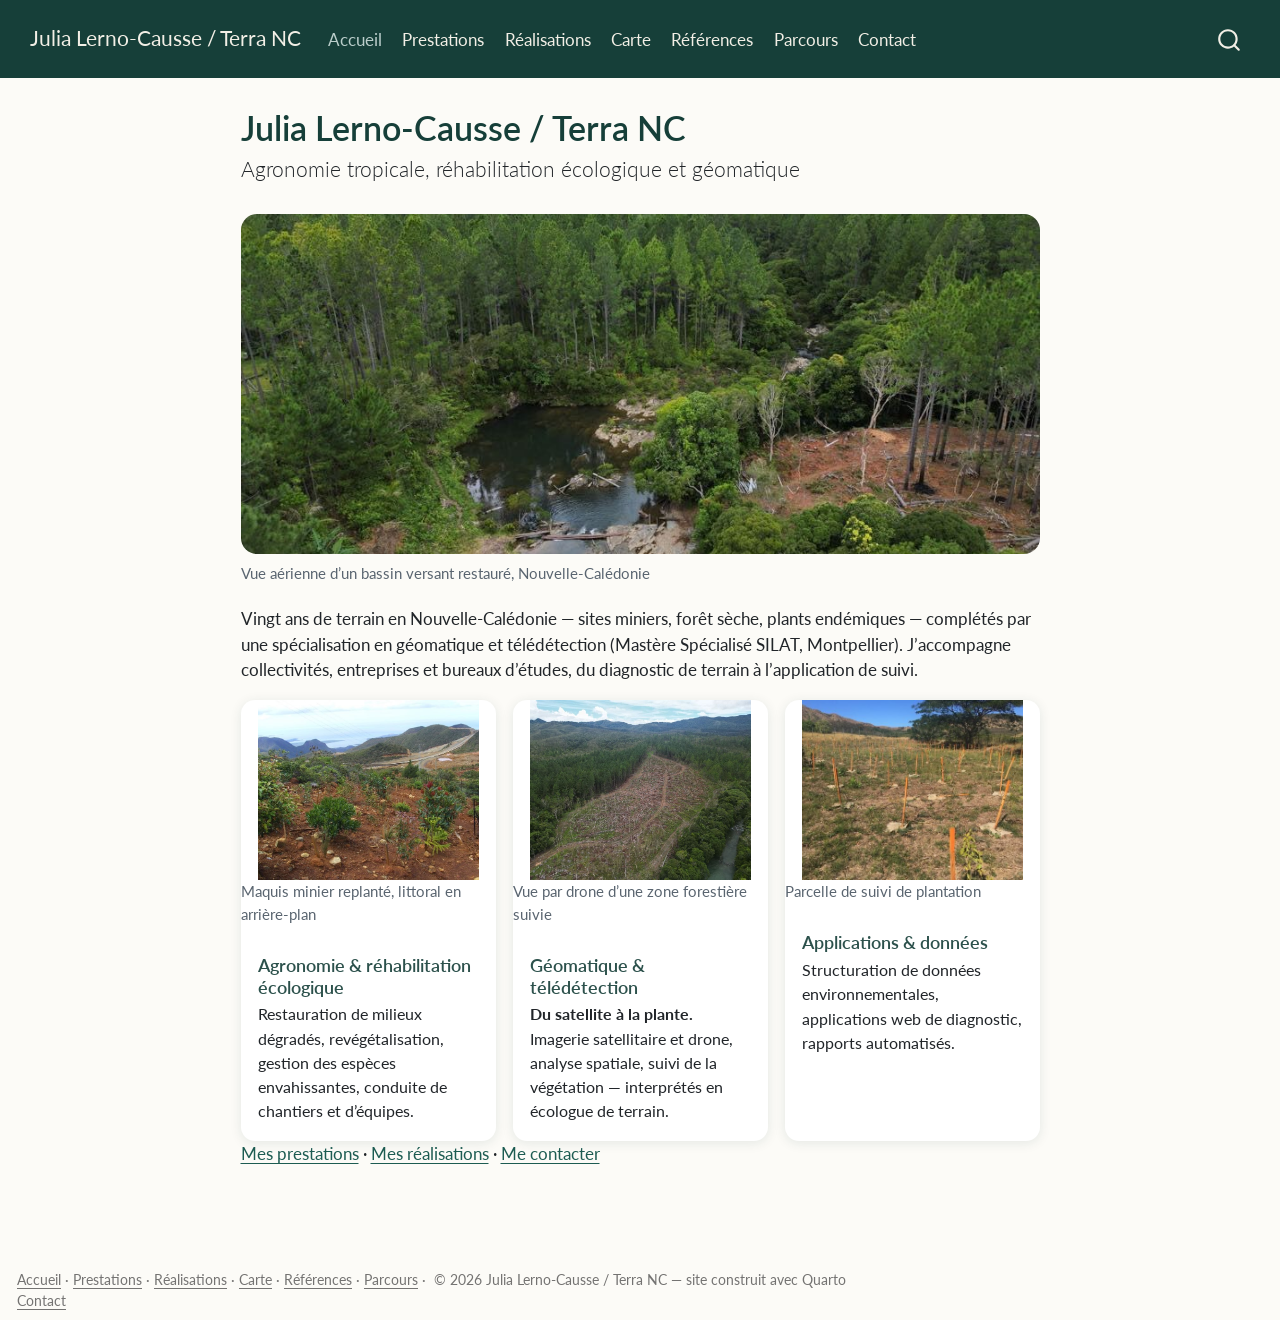
==== commit c818d1a1: "TNC : References, textes alleges, mobile et corrections" ====
--- a/docs/index.html
+++ b/docs/index.html
@@ -45,7 +45,7 @@
 <link href="site_libs/quarto-html/quarto-syntax-highlighting-64a204ab8560d761af7679ceaba22944.css" rel="stylesheet" id="quarto-text-highlighting-styles">
 <script src="site_libs/bootstrap/bootstrap.min.js"></script>
 <link href="site_libs/bootstrap/bootstrap-icons.css" rel="stylesheet">
-<link href="site_libs/bootstrap/bootstrap-fd9b280cb35df4ffd5064d822cf28e04.min.css" rel="stylesheet" append-hash="true" id="quarto-bootstrap" data-mode="light">
+<link href="site_libs/bootstrap/bootstrap-52d71e3993a94b577ee6c3e5084daca3.min.css" rel="stylesheet" append-hash="true" id="quarto-bootstrap" data-mode="light">
 <script src="site_libs/quarto-contrib/glightbox/glightbox.min.js"></script>
 <link href="site_libs/quarto-contrib/glightbox/glightbox.min.css" rel="stylesheet">
 <link href="site_libs/quarto-contrib/glightbox/lightbox.css" rel="stylesheet">
@@ -115,6 +115,10 @@
 <span class="menu-text">Carte</span></a>
   </li>  
   <li class="nav-item">
+    <a class="nav-link" href="./references.html"> 
+<span class="menu-text">Références</span></a>
+  </li>  
+  <li class="nav-item">
     <a class="nav-link" href="./about.html"> 
 <span class="menu-text">Parcours</span></a>
   </li>  
@@ -165,8 +169,7 @@
 </figure>
 </div>
 </div>
-<p>Vingt ans de terrain en Nouvelle-Calédonie, réhabilitation de sites miniers, restauration de forêt sèche, production de plants endémiques, complétés par une spécialisation en géomatique et télédétection (Mastère Spécialisé SILAT, Montpellier).</p>
-<p>J’accompagne les collectivités, les entreprises et les bureaux d’études à concevoir, conduire et suivre leurs projets environnementaux, du diagnostic de terrain à l’application de suivi.</p>
+<p>Vingt ans de terrain en Nouvelle-Calédonie — sites miniers, forêt sèche, plants endémiques — complétés par une spécialisation en géomatique et télédétection (Mastère Spécialisé SILAT, Montpellier). J’accompagne collectivités, entreprises et bureaux d’études, du diagnostic de terrain à l’application de suivi.</p>
 <div class="grid">
 <div class="g-col-12 g-col-md-4 card">
 <div class="quarto-figure quarto-figure-center">
@@ -189,7 +192,7 @@
 </div>
 <section id="géomatique-télédétection" class="level3">
 <h3 class="anchored" data-anchor-id="géomatique-télédétection">Géomatique &amp; télédétection</h3>
-<p>Cartographie, analyse spatiale, suivi de la végétation par imagerie satellitaire, du drone au satellite.</p>
+<p><strong>Du satellite à la plante.</strong> Imagerie satellitaire et drone, analyse spatiale, suivi de la végétation — interprétés en écologue de terrain.</p>
 </section>
 </div>
 <div class="g-col-12 g-col-md-4 card">
@@ -614,7 +617,7 @@
 <footer class="footer">
   <div class="nav-footer">
     <div class="nav-footer-left">
-<p><a href="./index.html">Accueil</a> · <a href="./prestations.html">Prestations</a> · <a href="./realisations.html">Réalisations</a> · <a href="./carte.html">Carte</a> · <a href="./about.html">Parcours</a> · <a href="./contact.html">Contact</a></p>
+<p><a href="./index.html">Accueil</a> · <a href="./prestations.html">Prestations</a> · <a href="./realisations.html">Réalisations</a> · <a href="./carte.html">Carte</a> · <a href="./references.html">Références</a> · <a href="./about.html">Parcours</a> · <a href="./contact.html">Contact</a></p>
 </div>   
     <div class="nav-footer-center">
 <p>© 2026 Julia Lerno-Causse / Terra NC — site construit avec Quarto</p>
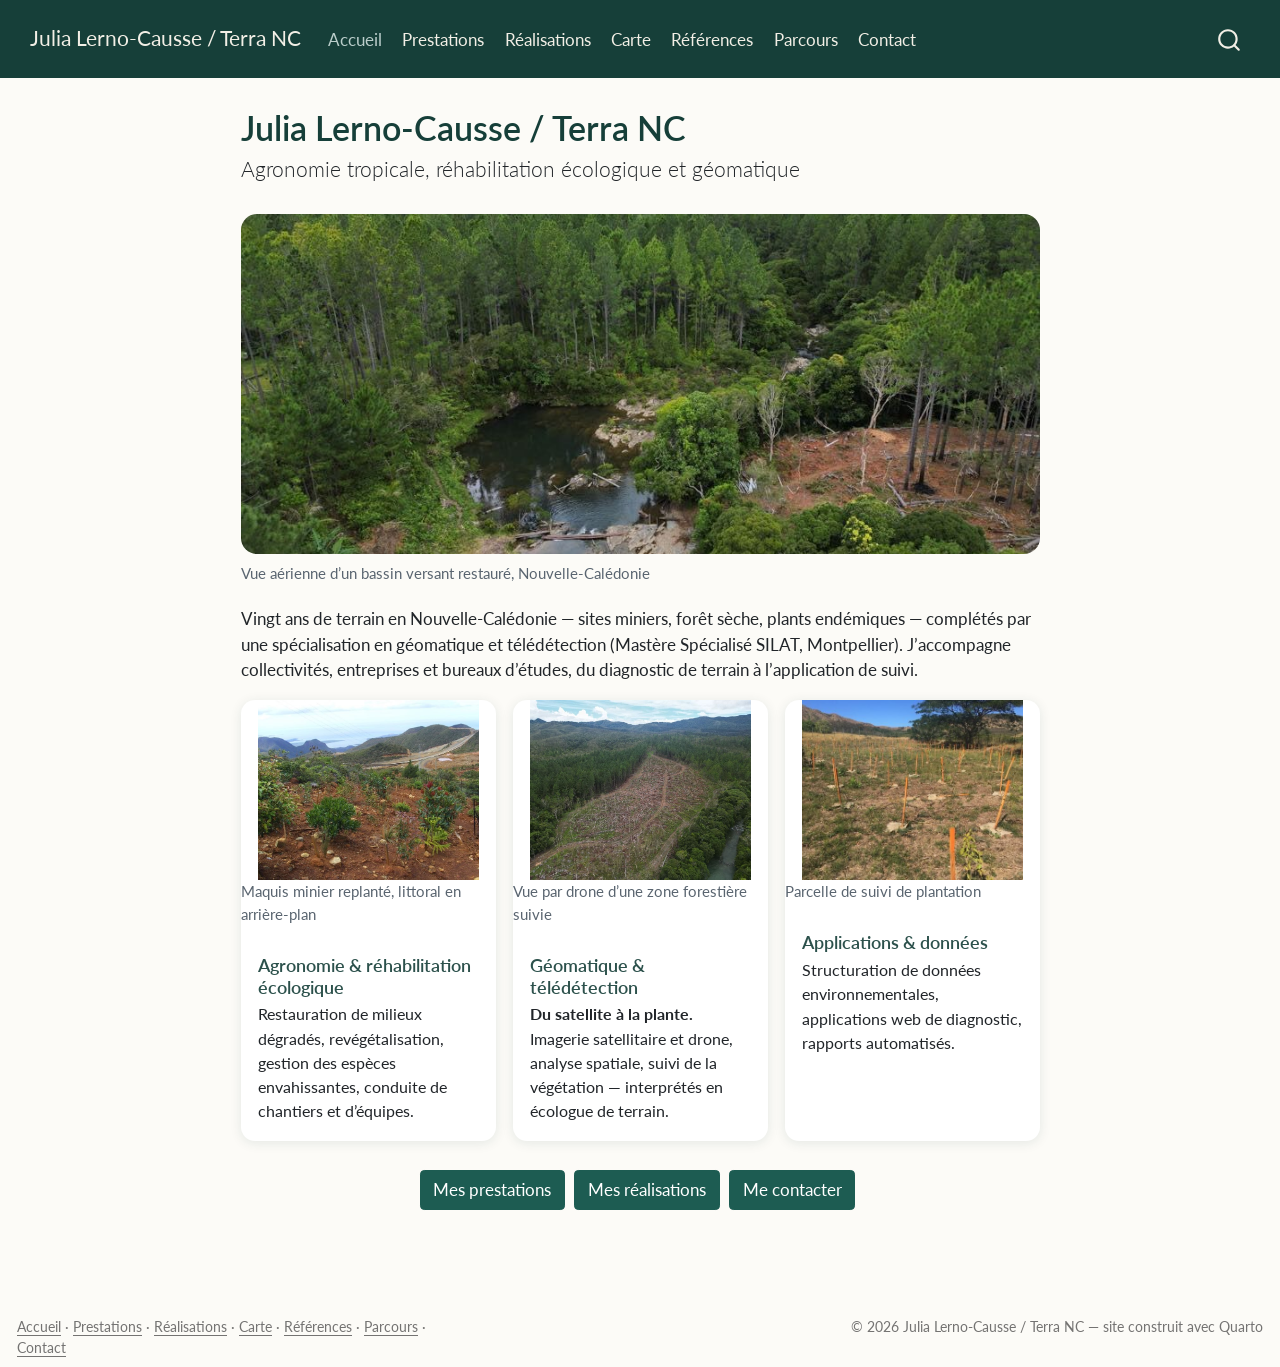
==== commit 7c4cc344: "TNC : boutons de navigation et pied de page" ====
--- a/docs/index.html
+++ b/docs/index.html
@@ -45,7 +45,7 @@
 <link href="site_libs/quarto-html/quarto-syntax-highlighting-64a204ab8560d761af7679ceaba22944.css" rel="stylesheet" id="quarto-text-highlighting-styles">
 <script src="site_libs/bootstrap/bootstrap.min.js"></script>
 <link href="site_libs/bootstrap/bootstrap-icons.css" rel="stylesheet">
-<link href="site_libs/bootstrap/bootstrap-52d71e3993a94b577ee6c3e5084daca3.min.css" rel="stylesheet" append-hash="true" id="quarto-bootstrap" data-mode="light">
+<link href="site_libs/bootstrap/bootstrap-4f2025de449ce9940f90788987cef0c5.min.css" rel="stylesheet" append-hash="true" id="quarto-bootstrap" data-mode="light">
 <script src="site_libs/quarto-contrib/glightbox/glightbox.min.js"></script>
 <link href="site_libs/quarto-contrib/glightbox/glightbox.min.css" rel="stylesheet">
 <link href="site_libs/quarto-contrib/glightbox/lightbox.css" rel="stylesheet">
@@ -208,7 +208,9 @@
 </section>
 </div>
 </div>
-<p><a href="./prestations.html">Mes prestations</a> · <a href="./realisations.html">Mes réalisations</a> · <a href="./contact.html">Me contacter</a></p>
+<div style="text-align: center; margin-top: 1.5rem;">
+<p><a href="./prestations.html" class="btn btn-primary">Mes prestations</a> <a href="./realisations.html" class="btn btn-primary">Mes réalisations</a> <a href="./contact.html" class="btn btn-primary">Me contacter</a></p>
+</div>
 
 
 
@@ -620,11 +622,11 @@
 <p><a href="./index.html">Accueil</a> · <a href="./prestations.html">Prestations</a> · <a href="./realisations.html">Réalisations</a> · <a href="./carte.html">Carte</a> · <a href="./references.html">Références</a> · <a href="./about.html">Parcours</a> · <a href="./contact.html">Contact</a></p>
 </div>   
     <div class="nav-footer-center">
-<p>© 2026 Julia Lerno-Causse / Terra NC — site construit avec Quarto</p>
-</div>
-    <div class="nav-footer-right">
       &nbsp;
     </div>
+    <div class="nav-footer-right">
+<p>© 2026 Julia Lerno-Causse / Terra NC — site construit avec Quarto</p>
+</div>
   </div>
 </footer>
 <script>var lightboxQuarto = GLightbox({"closeEffect":"zoom","descPosition":"bottom","loop":false,"openEffect":"zoom","selector":".lightbox"});
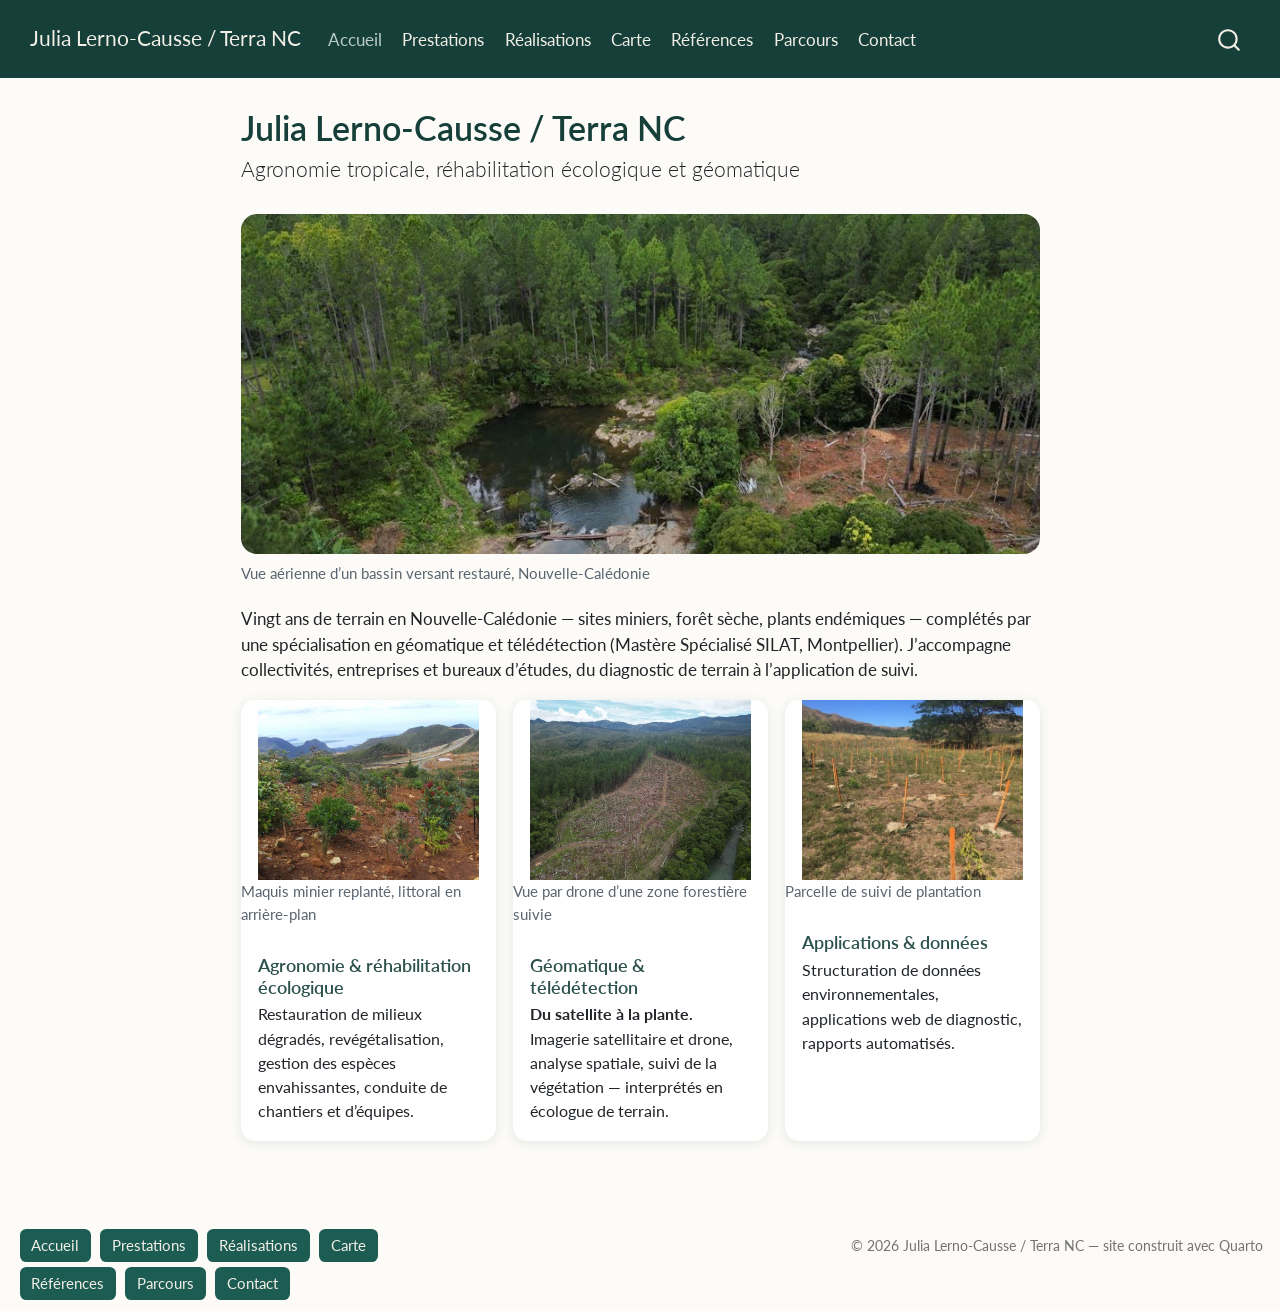
==== commit c2bca15e: "TNC : ligne unique de boutons en pied de page" ====
--- a/docs/index.html
+++ b/docs/index.html
@@ -45,7 +45,7 @@
 <link href="site_libs/quarto-html/quarto-syntax-highlighting-64a204ab8560d761af7679ceaba22944.css" rel="stylesheet" id="quarto-text-highlighting-styles">
 <script src="site_libs/bootstrap/bootstrap.min.js"></script>
 <link href="site_libs/bootstrap/bootstrap-icons.css" rel="stylesheet">
-<link href="site_libs/bootstrap/bootstrap-4f2025de449ce9940f90788987cef0c5.min.css" rel="stylesheet" append-hash="true" id="quarto-bootstrap" data-mode="light">
+<link href="site_libs/bootstrap/bootstrap-4c1d175e11105c2112f63953dcecd325.min.css" rel="stylesheet" append-hash="true" id="quarto-bootstrap" data-mode="light">
 <script src="site_libs/quarto-contrib/glightbox/glightbox.min.js"></script>
 <link href="site_libs/quarto-contrib/glightbox/glightbox.min.css" rel="stylesheet">
 <link href="site_libs/quarto-contrib/glightbox/lightbox.css" rel="stylesheet">
@@ -207,9 +207,6 @@
 <p>Structuration de données environnementales, applications web de diagnostic, rapports automatisés.</p>
 </section>
 </div>
-</div>
-<div style="text-align: center; margin-top: 1.5rem;">
-<p><a href="./prestations.html" class="btn btn-primary">Mes prestations</a> <a href="./realisations.html" class="btn btn-primary">Mes réalisations</a> <a href="./contact.html" class="btn btn-primary">Me contacter</a></p>
 </div>
 
 
@@ -619,7 +616,7 @@
 <footer class="footer">
   <div class="nav-footer">
     <div class="nav-footer-left">
-<p><a href="./index.html">Accueil</a> · <a href="./prestations.html">Prestations</a> · <a href="./realisations.html">Réalisations</a> · <a href="./carte.html">Carte</a> · <a href="./references.html">Références</a> · <a href="./about.html">Parcours</a> · <a href="./contact.html">Contact</a></p>
+<p><a href="./index.html">Accueil</a> <a href="./prestations.html">Prestations</a> <a href="./realisations.html">Réalisations</a> <a href="./carte.html">Carte</a> <a href="./references.html">Références</a> <a href="./about.html">Parcours</a> <a href="./contact.html">Contact</a></p>
 </div>   
     <div class="nav-footer-center">
       &nbsp;
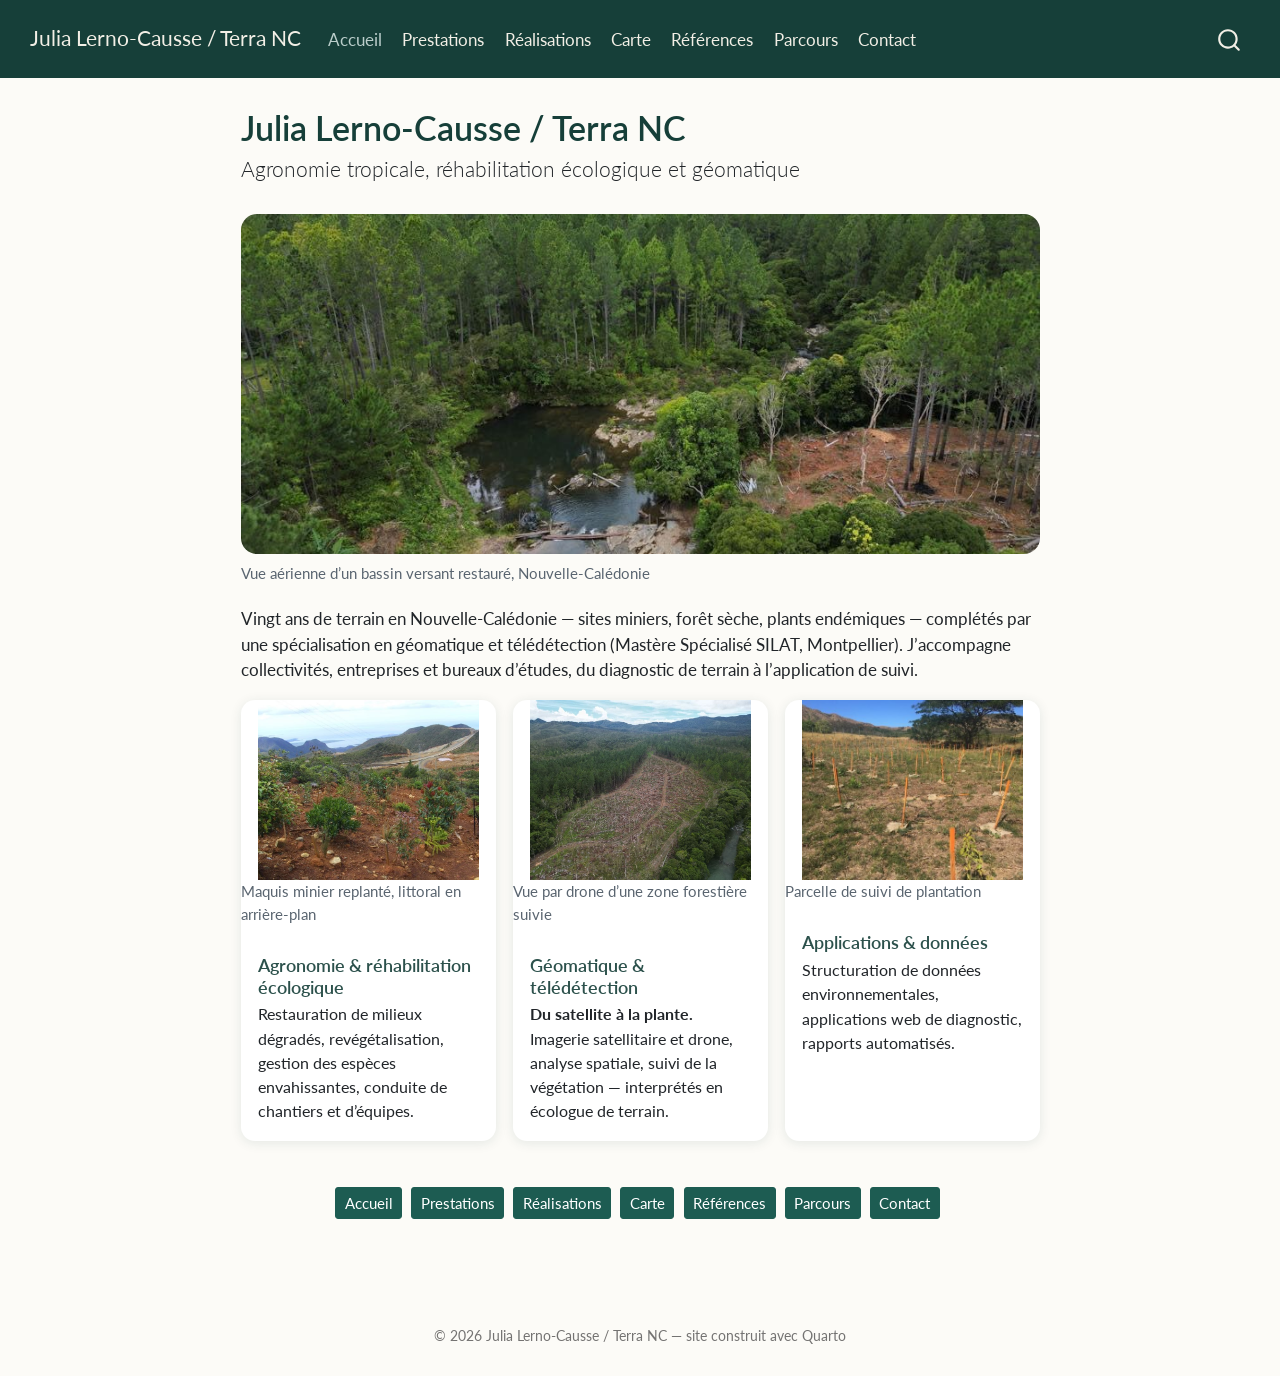
==== commit 68880384: "Site : navigation en fin de contenu" ====
--- a/docs/index.html
+++ b/docs/index.html
@@ -207,6 +207,9 @@
 <p>Structuration de données environnementales, applications web de diagnostic, rapports automatisés.</p>
 </section>
 </div>
+</div>
+<div style="text-align: center; margin-top: 2.5rem;">
+<p><a href="./index.html" class="btn btn-primary btn-sm">Accueil</a> <a href="./prestations.html" class="btn btn-primary btn-sm">Prestations</a> <a href="./realisations.html" class="btn btn-primary btn-sm">Réalisations</a> <a href="./carte.html" class="btn btn-primary btn-sm">Carte</a> <a href="./references.html" class="btn btn-primary btn-sm">Références</a> <a href="./about.html" class="btn btn-primary btn-sm">Parcours</a> <a href="./contact.html" class="btn btn-primary btn-sm">Contact</a></p>
 </div>
 
 
@@ -616,14 +619,14 @@
 <footer class="footer">
   <div class="nav-footer">
     <div class="nav-footer-left">
-<p><a href="./index.html">Accueil</a> <a href="./prestations.html">Prestations</a> <a href="./realisations.html">Réalisations</a> <a href="./carte.html">Carte</a> <a href="./references.html">Références</a> <a href="./about.html">Parcours</a> <a href="./contact.html">Contact</a></p>
-</div>   
+      &nbsp;
+    </div>   
     <div class="nav-footer-center">
+<p>© 2026 Julia Lerno-Causse / Terra NC — site construit avec Quarto</p>
+</div>
+    <div class="nav-footer-right">
       &nbsp;
     </div>
-    <div class="nav-footer-right">
-<p>© 2026 Julia Lerno-Causse / Terra NC — site construit avec Quarto</p>
-</div>
   </div>
 </footer>
 <script>var lightboxQuarto = GLightbox({"closeEffect":"zoom","descPosition":"bottom","loop":false,"openEffect":"zoom","selector":".lightbox"});
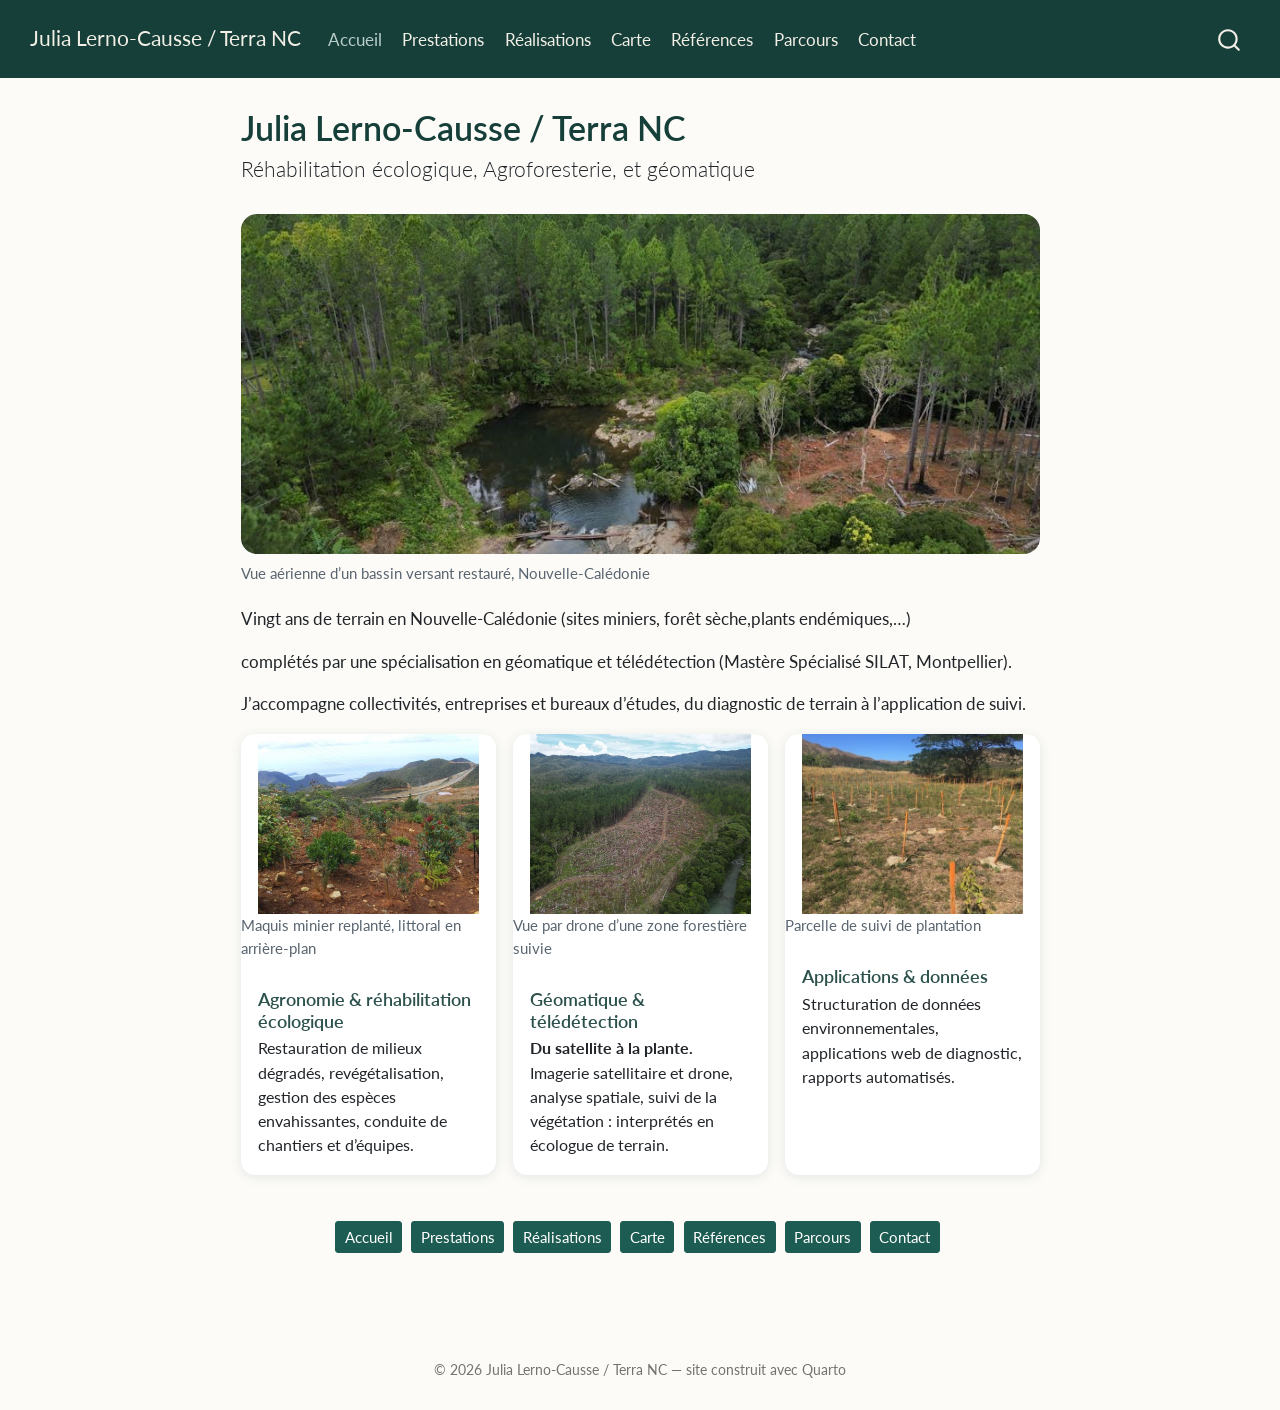
==== commit cbdc39b4: "Updates" ====
--- a/docs/index.html
+++ b/docs/index.html
@@ -144,7 +144,7 @@
 <header id="title-block-header" class="quarto-title-block default">
 <div class="quarto-title">
 <h1 class="title">Julia Lerno-Causse / Terra NC</h1>
-<p class="subtitle lead">Agronomie tropicale, réhabilitation écologique et géomatique</p>
+<p class="subtitle lead">Réhabilitation écologique, Agroforesterie, et géomatique</p>
 </div>
 
 
@@ -169,7 +169,9 @@
 </figure>
 </div>
 </div>
-<p>Vingt ans de terrain en Nouvelle-Calédonie — sites miniers, forêt sèche, plants endémiques — complétés par une spécialisation en géomatique et télédétection (Mastère Spécialisé SILAT, Montpellier). J’accompagne collectivités, entreprises et bureaux d’études, du diagnostic de terrain à l’application de suivi.</p>
+<p>Vingt ans de terrain en Nouvelle-Calédonie (sites miniers, forêt sèche,plants endémiques,…)</p>
+<p>complétés par une spécialisation en géomatique et télédétection (Mastère Spécialisé SILAT, Montpellier).</p>
+<p>J’accompagne collectivités, entreprises et bureaux d’études, du diagnostic de terrain à l’application de suivi.</p>
 <div class="grid">
 <div class="g-col-12 g-col-md-4 card">
 <div class="quarto-figure quarto-figure-center">
@@ -192,7 +194,7 @@
 </div>
 <section id="géomatique-télédétection" class="level3">
 <h3 class="anchored" data-anchor-id="géomatique-télédétection">Géomatique &amp; télédétection</h3>
-<p><strong>Du satellite à la plante.</strong> Imagerie satellitaire et drone, analyse spatiale, suivi de la végétation — interprétés en écologue de terrain.</p>
+<p><strong>Du satellite à la plante.</strong> Imagerie satellitaire et drone, analyse spatiale, suivi de la végétation : interprétés en écologue de terrain.</p>
 </section>
 </div>
 <div class="g-col-12 g-col-md-4 card">
